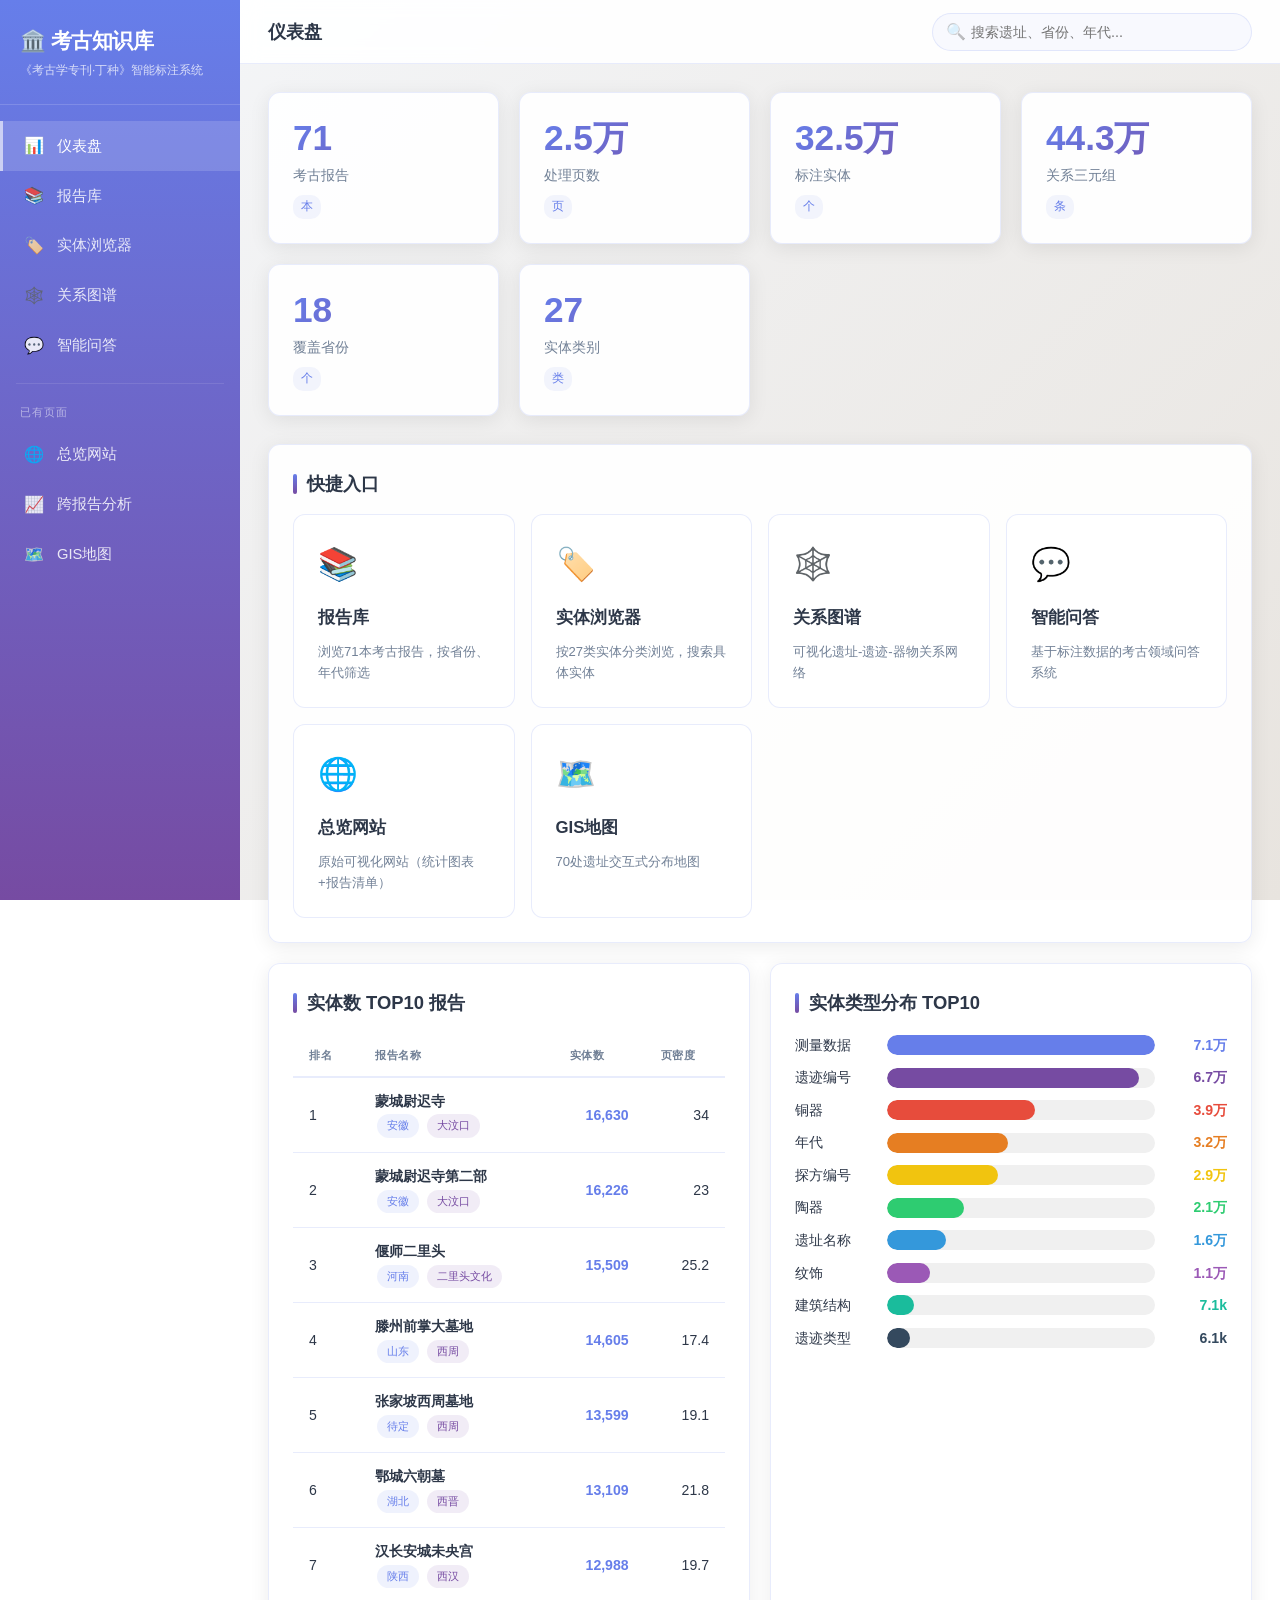
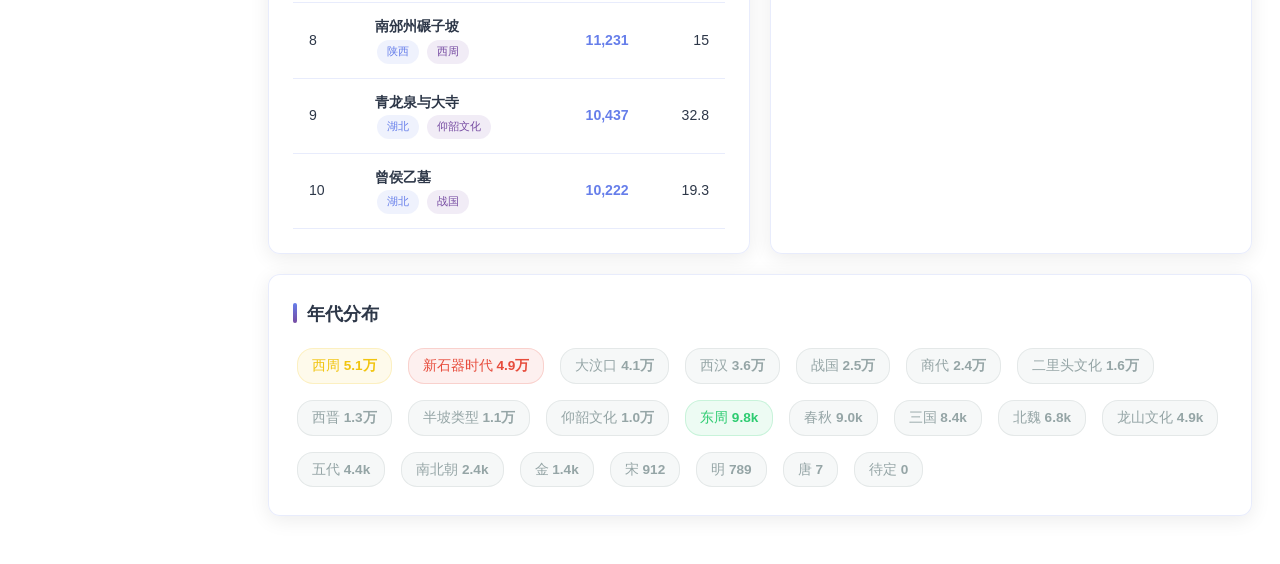
==== docs/app/index.html @ da18b2a0 "feat: 考古知识库网站 - 71本报告实体标注智能应用 - 总览首页：71本报告统计总览 - 智能应用：报告库/实体浏览器/关系图谱/智能问答/GIS地图 - 跨报告分析：实体分布与地理热力图 -" ====
<!DOCTYPE html>
<html lang="zh-CN">
<head>
<meta charset="UTF-8">
<meta name="viewport" content="width=device-width, initial-scale=1.0">
<title>考古知识库 - 仪表盘</title>
<link rel="stylesheet" href="css/app.css">
<script src="js/data-index.js"></script>
<script src="js/app.js"></script>
</head>
<body>
<div class="app-layout">
  <!-- 侧边导航 -->
  <nav class="sidebar">
    <div class="sidebar-header">
      <h1>🏛️ 考古知识库</h1>
      <p>《考古学专刊·丁种》智能标注系统</p>
    </div>
    <div class="nav-menu">
      <a href="index.html" class="nav-item active"><span class="icon">📊</span>仪表盘</a>
      <a href="reports.html" class="nav-item"><span class="icon">📚</span>报告库</a>
      <a href="entities.html" class="nav-item"><span class="icon">🏷️</span>实体浏览器</a>
      <a href="relations.html" class="nav-item"><span class="icon">🕸️</span>关系图谱</a>
      <a href="qa.html" class="nav-item"><span class="icon">💬</span>智能问答</a>
      <div class="nav-divider"></div>
      <div class="nav-label">已有页面</div>
      <a href="../index.html" class="nav-item" target="_blank"><span class="icon">🌐</span>总览网站</a>
      <a href="../cross_report_analysis.html" class="nav-item" target="_blank"><span class="icon">📈</span>跨报告分析</a>
      <a href="../output/archaeology_sites_map.html" class="nav-item" target="_blank"><span class="icon">🗺️</span>GIS地图</a>
    </div>
  </nav>

  <!-- 主内容 -->
  <main class="main-content">
    <div class="topbar">
      <div class="topbar-title">仪表盘</div>
      <div class="topbar-search">
        <span class="search-icon">🔍</span>
        <input type="text" id="global-search" placeholder="搜索遗址、省份、年代...">
      </div>
    </div>

    <div class="page-content">
      <!-- 统计卡片 -->
      <div class="stats-grid" id="stats-grid">
        <div class="stat-card">
          <div class="stat-value" id="stat-reports">--</div>
          <div class="stat-label">考古报告</div>
          <div class="stat-change">本</div>
        </div>
        <div class="stat-card">
          <div class="stat-value" id="stat-pages">--</div>
          <div class="stat-label">处理页数</div>
          <div class="stat-change">页</div>
        </div>
        <div class="stat-card">
          <div class="stat-value" id="stat-entities">--</div>
          <div class="stat-label">标注实体</div>
          <div class="stat-change">个</div>
        </div>
        <div class="stat-card">
          <div class="stat-value" id="stat-relations">--</div>
          <div class="stat-label">关系三元组</div>
          <div class="stat-change">条</div>
        </div>
        <div class="stat-card">
          <div class="stat-value" id="stat-provinces">--</div>
          <div class="stat-label">覆盖省份</div>
          <div class="stat-change">个</div>
        </div>
        <div class="stat-card">
          <div class="stat-value" id="stat-types">--</div>
          <div class="stat-label">实体类别</div>
          <div class="stat-change">类</div>
        </div>
      </div>

      <!-- 快捷入口 -->
      <div class="card">
        <div class="card-header">
          <div class="card-title">快捷入口</div>
        </div>
        <div class="quick-links" id="quick-links">
          <a href="reports.html" class="quick-link">
            <div class="quick-link-icon">📚</div>
            <div class="quick-link-title">报告库</div>
            <div class="quick-link-desc">浏览71本考古报告，按省份、年代筛选</div>
          </a>
          <a href="entities.html" class="quick-link">
            <div class="quick-link-icon">🏷️</div>
            <div class="quick-link-title">实体浏览器</div>
            <div class="quick-link-desc">按27类实体分类浏览，搜索具体实体</div>
          </a>
          <a href="relations.html" class="quick-link">
            <div class="quick-link-icon">🕸️</div>
            <div class="quick-link-title">关系图谱</div>
            <div class="quick-link-desc">可视化遗址-遗迹-器物关系网络</div>
          </a>
          <a href="qa.html" class="quick-link">
            <div class="quick-link-icon">💬</div>
            <div class="quick-link-title">智能问答</div>
            <div class="quick-link-desc">基于标注数据的考古领域问答系统</div>
          </a>
          <a href="../index.html" class="quick-link" target="_blank">
            <div class="quick-link-icon">🌐</div>
            <div class="quick-link-title">总览网站</div>
            <div class="quick-link-desc">原始可视化网站（统计图表+报告清单）</div>
          </a>
          <a href="../output/archaeology_sites_map.html" class="quick-link" target="_blank">
            <div class="quick-link-icon">🗺️</div>
            <div class="quick-link-title">GIS地图</div>
            <div class="quick-link-desc">70处遗址交互式分布地图</div>
          </a>
        </div>
      </div>

      <!-- TOP10报告 + 实体分布 -->
      <div style="display: grid; grid-template-columns: 1fr 1fr; gap: 20px;">
        <div class="card">
          <div class="card-header">
            <div class="card-title">实体数 TOP10 报告</div>
          </div>
          <table class="data-table" id="top-reports-table">
            <thead><tr><th>排名</th><th>报告名称</th><th>实体数</th><th>页密度</th></tr></thead>
            <tbody></tbody>
          </table>
        </div>
        <div class="card">
          <div class="card-header">
            <div class="card-title">实体类型分布 TOP10</div>
          </div>
          <div id="entity-types-list" style="max-height: 400px; overflow-y: auto;"></div>
        </div>
      </div>

      <!-- 年代分布 -->
      <div class="card">
        <div class="card-header">
          <div class="card-title">年代分布</div>
        </div>
        <div id="era-distribution" class="entity-cloud"></div>
      </div>
    </div>
  </main>
</div>

<script>
window.onAppDataLoaded = function(data) {
  const meta = data.meta;
  
  // 统计卡片
  document.getElementById('stat-reports').textContent = meta.total_reports;
  document.getElementById('stat-pages').textContent = App.formatNumber(meta.total_pages);
  document.getElementById('stat-entities').textContent = App.formatNumber(meta.total_entities);
  document.getElementById('stat-relations').textContent = App.formatNumber(meta.total_relations);
  document.getElementById('stat-provinces').textContent = meta.provinces;
  document.getElementById('stat-types').textContent = meta.entity_types;
  
  // TOP10报告
  const tbody = document.querySelector('#top-reports-table tbody');
  data.reports.slice(0, 10).forEach((r, i) => {
    const tr = document.createElement('tr');
    tr.innerHTML = `<td>${i+1}</td><td><strong>${r.name}</strong><br><span class="tag tag-province">${r.province}</span> <span class="tag tag-era">${r.era}</span></td><td style="text-align:right;font-weight:600;color:var(--primary)">${r.entities.toLocaleString()}</td><td style="text-align:right">${r.density}</td>`;
    tbody.appendChild(tr);
  });
  
  // 实体类型TOP10
  const typesList = document.getElementById('entity-types-list');
  const maxTypeCount = data.entity_types[0].count;
  const colors = ['#667eea','#764ba2','#e74c3c','#e67e22','#f1c40f','#2ecc71','#3498db','#9b59b6','#1abc9c','#34495e'];
  data.entity_types.slice(0, 10).forEach((t, i) => {
    const pct = (t.count / maxTypeCount * 100).toFixed(1);
    const div = document.createElement('div');
    div.style.cssText = 'display:flex;align-items:center;margin-bottom:10px;font-size:0.88em;';
    div.innerHTML = `
      <span style="width:80px;font-weight:500">${t.name}</span>
      <div style="flex:1;height:20px;background:#f0f0f0;border-radius:10px;margin:0 12px;overflow:hidden">
        <div style="width:${pct}%;height:100%;background:${colors[i]};border-radius:10px;transition:width 1s"></div>
      </div>
      <span style="width:60px;text-align:right;font-weight:600;color:${colors[i]}">${App.formatNumber(t.count)}</span>
    `;
    typesList.appendChild(div);
  });
  
  // 年代分布
  const eraDiv = document.getElementById('era-distribution');
  const eraColors = {
    '新石器时代': '#e74c3c', '夏商': '#e67e22', '西周': '#f1c40f', '东周': '#2ecc71',
    '秦汉': '#3498db', '魏晋南北朝': '#9b59b6', '隋唐': '#1abc9c', '宋元明清': '#34495e'
  };
  data.eras.forEach(e => {
    const color = eraColors[e.name] || '#95a5a6';
    const span = document.createElement('span');
    span.className = 'entity-tag';
    span.style.cssText = `background:${color}15;color:${color};border-color:${color}30;font-weight:500;padding:6px 14px;border-radius:16px;margin:4px;display:inline-block;font-size:0.85em;`;
    span.innerHTML = `${e.name} <strong>${App.formatNumber(e.count)}</strong>`;
    eraDiv.appendChild(span);
  });
};
</script>
</body>
</html>
---- docs/app/css/app.css ----
/* ============================================
   考古知识库应用 - 统一样式
   ============================================ */

:root {
  --primary: #667eea;
  --primary-dark: #5a67d8;
  --secondary: #764ba2;
  --bg: linear-gradient(135deg, #f5f7fa 0%, #e8e4df 100%);
  --card-bg: rgba(255,255,255,0.92);
  --text: #2d3748;
  --text-light: #718096;
  --border: rgba(102,126,234,0.15);
  --shadow: 0 4px 20px rgba(0,0,0,0.08);
  --shadow-hover: 0 8px 30px rgba(0,0,0,0.12);
  --radius: 12px;
  --nav-width: 240px;
  --header-height: 64px;
}

* { margin: 0; padding: 0; box-sizing: border-box; }

body {
  font-family: -apple-system, BlinkMacSystemFont, 'Segoe UI', Roboto, 'Helvetica Neue', Arial, sans-serif;
  background: var(--bg);
  background-attachment: fixed;
  color: var(--text);
  min-height: 100vh;
  line-height: 1.6;
}

/* 布局 */
.app-layout {
  display: flex;
  min-height: 100vh;
}

/* 侧边导航 */
.sidebar {
  width: var(--nav-width);
  background: linear-gradient(180deg, var(--primary) 0%, var(--secondary) 100%);
  color: white;
  position: fixed;
  height: 100vh;
  overflow-y: auto;
  z-index: 100;
  transition: transform 0.3s;
}

.sidebar-header {
  padding: 24px 20px;
  border-bottom: 1px solid rgba(255,255,255,0.15);
}

.sidebar-header h1 {
  font-size: 1.3em;
  font-weight: 700;
  letter-spacing: -0.5px;
}

.sidebar-header p {
  font-size: 0.75em;
  opacity: 0.75;
  margin-top: 4px;
}

.nav-menu {
  padding: 16px 0;
}

.nav-item {
  display: flex;
  align-items: center;
  padding: 12px 20px;
  color: rgba(255,255,255,0.85);
  text-decoration: none;
  font-size: 0.92em;
  transition: all 0.2s;
  border-left: 3px solid transparent;
}

.nav-item:hover {
  background: rgba(255,255,255,0.1);
  color: white;
}

.nav-item.active {
  background: rgba(255,255,255,0.15);
  color: white;
  border-left-color: rgba(255,255,255,0.6);
}

.nav-item .icon {
  width: 22px;
  margin-right: 12px;
  font-size: 1.1em;
  text-align: center;
}

.nav-divider {
  height: 1px;
  background: rgba(255,255,255,0.1);
  margin: 12px 16px;
}

.nav-label {
  padding: 8px 20px;
  font-size: 0.7em;
  text-transform: uppercase;
  letter-spacing: 1px;
  opacity: 0.5;
}

/* 主内容区 */
.main-content {
  flex: 1;
  margin-left: var(--nav-width);
  min-height: 100vh;
}

/* 顶部栏 */
.topbar {
  height: var(--header-height);
  background: var(--card-bg);
  backdrop-filter: blur(10px);
  border-bottom: 1px solid var(--border);
  display: flex;
  align-items: center;
  justify-content: space-between;
  padding: 0 28px;
  position: sticky;
  top: 0;
  z-index: 50;
}

.topbar-title {
  font-size: 1.15em;
  font-weight: 600;
  color: var(--text);
}

.topbar-search {
  position: relative;
  width: 320px;
}

.topbar-search input {
  width: 100%;
  padding: 10px 16px 10px 38px;
  border: 1px solid var(--border);
  border-radius: 24px;
  background: rgba(102,126,234,0.04);
  font-size: 0.9em;
  outline: none;
  transition: all 0.2s;
}

.topbar-search input:focus {
  border-color: var(--primary);
  box-shadow: 0 0 0 3px rgba(102,126,234,0.1);
}

.topbar-search .search-icon {
  position: absolute;
  left: 14px;
  top: 50%;
  transform: translateY(-50%);
  opacity: 0.4;
}

/* 页面内容 */
.page-content {
  padding: 28px;
  max-width: 1400px;
}

/* 统计卡片 */
.stats-grid {
  display: grid;
  grid-template-columns: repeat(auto-fit, minmax(200px, 1fr));
  gap: 20px;
  margin-bottom: 28px;
}

.stat-card {
  background: var(--card-bg);
  border-radius: var(--radius);
  padding: 24px;
  box-shadow: var(--shadow);
  transition: all 0.3s;
  border: 1px solid var(--border);
}

.stat-card:hover {
  transform: translateY(-3px);
  box-shadow: var(--shadow-hover);
}

.stat-value {
  font-size: 2.2em;
  font-weight: 700;
  background: linear-gradient(135deg, var(--primary), var(--secondary));
  -webkit-background-clip: text;
  -webkit-text-fill-color: transparent;
  line-height: 1.2;
}

.stat-label {
  font-size: 0.85em;
  color: var(--text-light);
  margin-top: 6px;
}

.stat-change {
  font-size: 0.78em;
  margin-top: 8px;
  padding: 2px 8px;
  border-radius: 10px;
  display: inline-block;
  background: rgba(102,126,234,0.08);
  color: var(--primary);
}

/* 卡片 */
.card {
  background: var(--card-bg);
  border-radius: var(--radius);
  padding: 24px;
  box-shadow: var(--shadow);
  border: 1px solid var(--border);
  margin-bottom: 20px;
}

.card-header {
  display: flex;
  align-items: center;
  justify-content: space-between;
  margin-bottom: 16px;
}

.card-title {
  font-size: 1.15em;
  font-weight: 600;
  color: var(--text);
  display: flex;
  align-items: center;
  gap: 10px;
}

.card-title::before {
  content: '';
  width: 4px;
  height: 20px;
  background: linear-gradient(180deg, var(--primary), var(--secondary));
  border-radius: 2px;
}

/* 报告卡片网格 */
.reports-grid {
  display: grid;
  grid-template-columns: repeat(auto-fill, minmax(300px, 1fr));
  gap: 20px;
}

.report-card {
  background: var(--card-bg);
  border-radius: var(--radius);
  padding: 20px;
  box-shadow: var(--shadow);
  border: 1px solid var(--border);
  transition: all 0.3s;
  cursor: pointer;
  position: relative;
  overflow: hidden;
}

.report-card:hover {
  transform: translateY(-4px);
  box-shadow: var(--shadow-hover);
  border-color: rgba(102,126,234,0.3);
}

.report-card::before {
  content: '';
  position: absolute;
  top: 0;
  left: 0;
  right: 0;
  height: 3px;
  background: linear-gradient(90deg, var(--primary), var(--secondary));
  opacity: 0;
  transition: opacity 0.3s;
}

.report-card:hover::before {
  opacity: 1;
}

.report-name {
  font-size: 1.05em;
  font-weight: 600;
  margin-bottom: 8px;
  color: var(--text);
}

.report-meta {
  display: flex;
  gap: 12px;
  font-size: 0.82em;
  color: var(--text-light);
  margin-bottom: 12px;
}

.report-meta span {
  display: flex;
  align-items: center;
  gap: 4px;
}

.report-stats {
  display: flex;
  gap: 16px;
  padding-top: 12px;
  border-top: 1px solid var(--border);
}

.report-stat {
  text-align: center;
}

.report-stat-value {
  font-size: 1.3em;
  font-weight: 700;
  color: var(--primary);
}

.report-stat-label {
  font-size: 0.72em;
  color: var(--text-light);
}

/* 标签 */
.tag {
  display: inline-block;
  padding: 3px 10px;
  border-radius: 12px;
  font-size: 0.78em;
  font-weight: 500;
  margin: 2px;
}

.tag-province { background: rgba(102,126,234,0.1); color: var(--primary); }
.tag-era { background: rgba(118,75,162,0.1); color: var(--secondary); }
.tag-entity { background: rgba(46,204,113,0.1); color: #27ae60; }

/* 筛选栏 */
.filter-bar {
  display: flex;
  gap: 12px;
  margin-bottom: 20px;
  flex-wrap: wrap;
}

.filter-btn {
  padding: 8px 16px;
  border: 1px solid var(--border);
  border-radius: 20px;
  background: var(--card-bg);
  cursor: pointer;
  font-size: 0.85em;
  transition: all 0.2s;
}

.filter-btn:hover, .filter-btn.active {
  background: var(--primary);
  color: white;
  border-color: var(--primary);
}

/* 表格 */
.data-table {
  width: 100%;
  border-collapse: collapse;
  font-size: 0.88em;
}

.data-table th {
  text-align: left;
  padding: 12px 16px;
  border-bottom: 2px solid var(--border);
  font-weight: 600;
  color: var(--text-light);
  font-size: 0.8em;
  text-transform: uppercase;
  letter-spacing: 0.5px;
}

.data-table td {
  padding: 12px 16px;
  border-bottom: 1px solid var(--border);
}

.data-table tr:hover td {
  background: rgba(102,126,234,0.03);
}

/* 实体标签云 */
.entity-cloud {
  display: flex;
  flex-wrap: wrap;
  gap: 8px;
}

.entity-tag {
  padding: 6px 14px;
  border-radius: 16px;
  font-size: 0.85em;
  cursor: pointer;
  transition: all 0.2s;
  border: 1px solid transparent;
}

.entity-tag:hover {
  transform: scale(1.05);
}

/* 问答 */
.qa-list {
  display: flex;
  flex-direction: column;
  gap: 16px;
}

.qa-item {
  background: var(--card-bg);
  border-radius: var(--radius);
  border: 1px solid var(--border);
  overflow: hidden;
}

.qa-question {
  padding: 18px 20px;
  font-weight: 600;
  cursor: pointer;
  display: flex;
  justify-content: space-between;
  align-items: center;
  transition: background 0.2s;
}

.qa-question:hover {
  background: rgba(102,126,234,0.04);
}

.qa-answer {
  padding: 0 20px 20px;
  color: var(--text-light);
  font-size: 0.92em;
  line-height: 1.8;
  display: none;
}

.qa-answer.show {
  display: block;
}

.qa-answer .source {
  margin-top: 12px;
  padding: 10px 14px;
  background: rgba(102,126,234,0.05);
  border-radius: 8px;
  font-size: 0.82em;
  color: var(--primary);
}

/* 图谱容器 */
#relation-graph {
  width: 100%;
  height: 600px;
  border-radius: var(--radius);
}

/* 加载状态 */
.loading {
  text-align: center;
  padding: 60px;
  color: var(--text-light);
}

.loading::after {
  content: '';
  display: inline-block;
  width: 24px;
  height: 24px;
  border: 2px solid var(--border);
  border-top-color: var(--primary);
  border-radius: 50%;
  animation: spin 0.8s linear infinite;
  margin-left: 10px;
  vertical-align: middle;
}

@keyframes spin {
  to { transform: rotate(360deg); }
}

/* 空状态 */
.empty-state {
  text-align: center;
  padding: 60px 20px;
  color: var(--text-light);
}

.empty-state-icon {
  font-size: 3em;
  margin-bottom: 16px;
  opacity: 0.3;
}

/* 响应式 */
@media (max-width: 768px) {
  .sidebar {
    transform: translateX(-100%);
  }
  .main-content {
    margin-left: 0;
  }
  .stats-grid {
    grid-template-columns: repeat(2, 1fr);
  }
  .reports-grid {
    grid-template-columns: 1fr;
  }
  .topbar-search {
    display: none;
  }
}

/* 快捷入口 */
.quick-links {
  display: grid;
  grid-template-columns: repeat(auto-fit, minmax(200px, 1fr));
  gap: 16px;
}

.quick-link {
  background: var(--card-bg);
  border-radius: var(--radius);
  padding: 24px;
  text-decoration: none;
  color: var(--text);
  border: 1px solid var(--border);
  transition: all 0.3s;
  display: flex;
  flex-direction: column;
  gap: 10px;
}

.quick-link:hover {
  transform: translateY(-4px);
  box-shadow: var(--shadow-hover);
  border-color: rgba(102,126,234,0.3);
}

.quick-link-icon {
  font-size: 2em;
  margin-bottom: 4px;
}

.quick-link-title {
  font-weight: 600;
  font-size: 1.05em;
}

.quick-link-desc {
  font-size: 0.82em;
  color: var(--text-light);
}
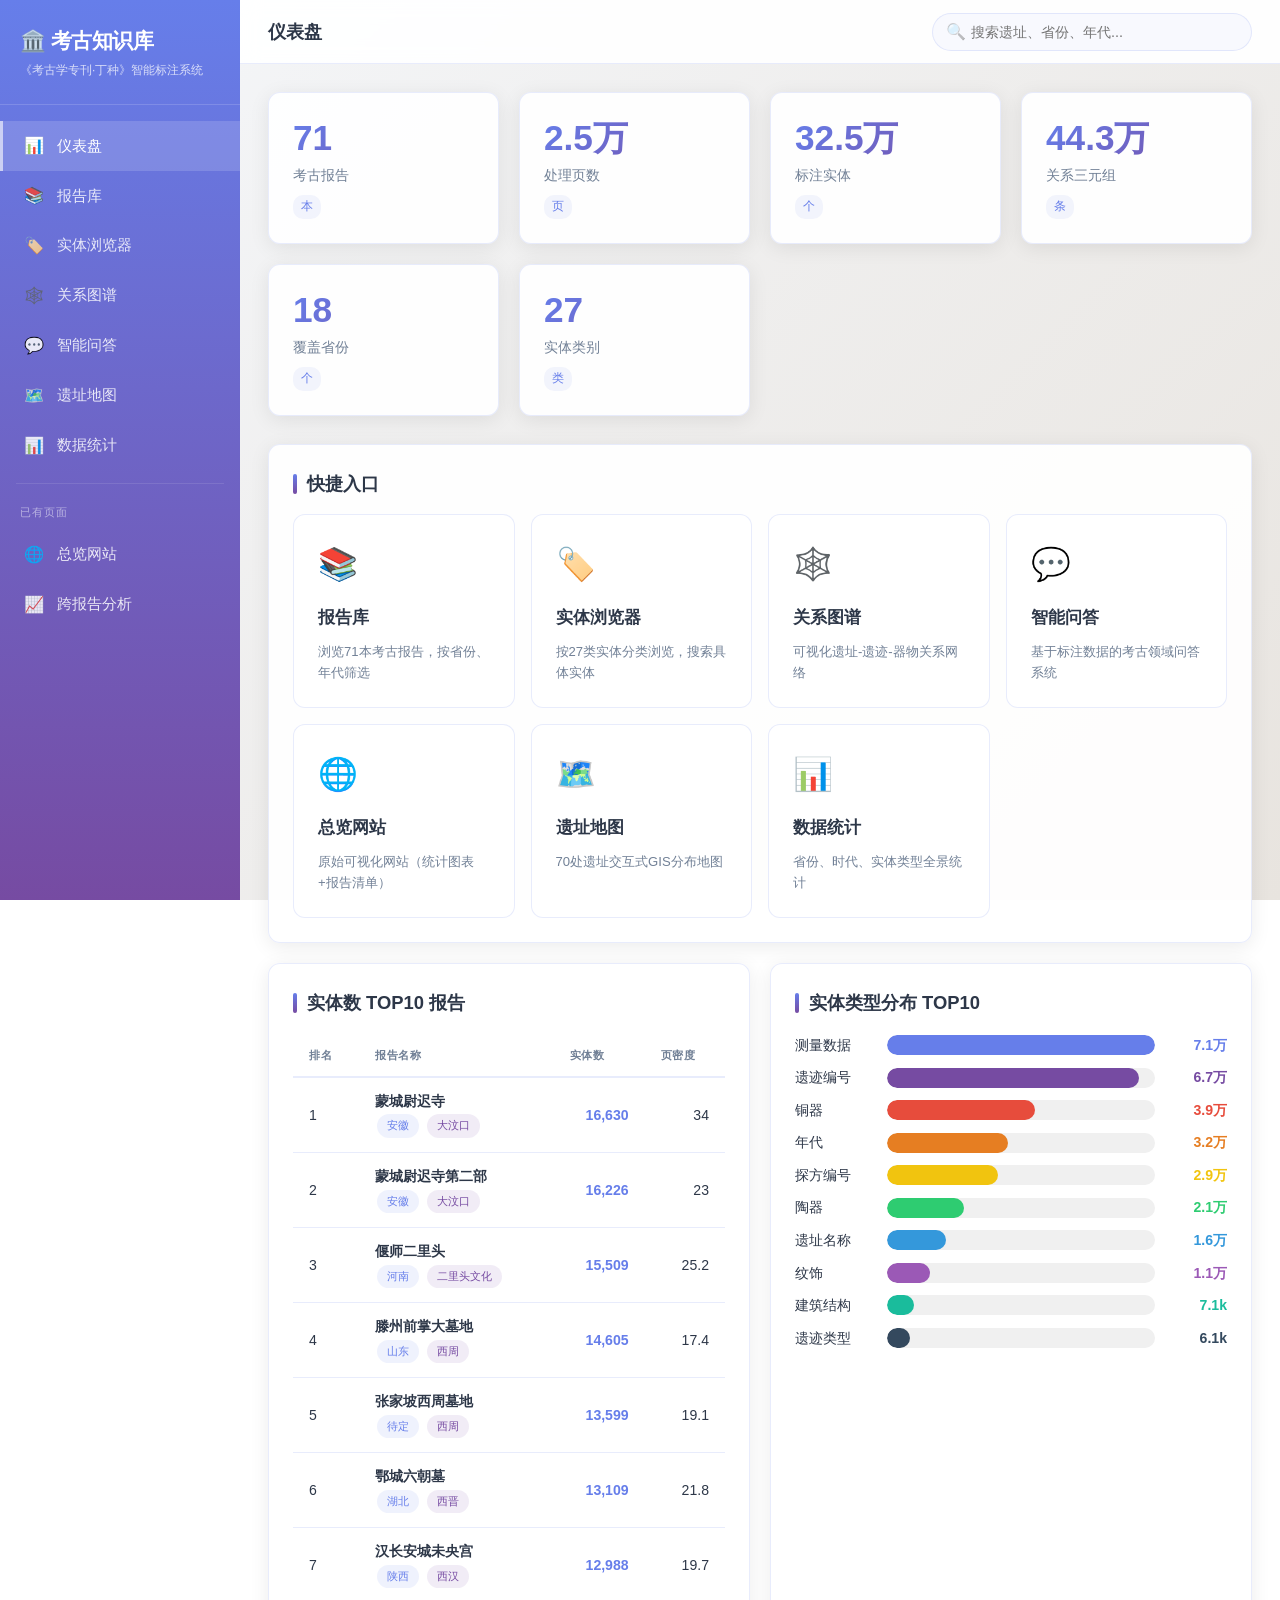
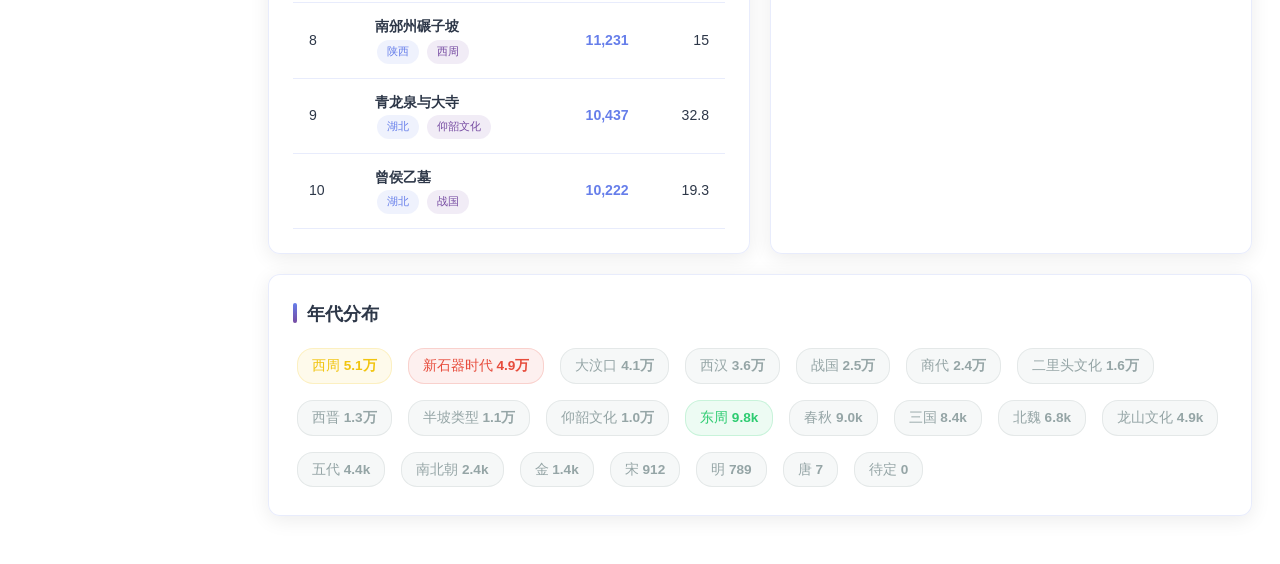
==== commit 805c0ca4: "feat: add map and stats pages with unified nav - Add docs/app/map.html: interactive Folium GIS map w" ====
--- a/docs/app/index.html
+++ b/docs/app/index.html
@@ -22,11 +22,12 @@
       <a href="entities.html" class="nav-item"><span class="icon">🏷️</span>实体浏览器</a>
       <a href="relations.html" class="nav-item"><span class="icon">🕸️</span>关系图谱</a>
       <a href="qa.html" class="nav-item"><span class="icon">💬</span>智能问答</a>
+      <a href="map.html" class="nav-item"><span class="icon">🗺️</span>遗址地图</a>
+      <a href="stats.html" class="nav-item"><span class="icon">📊</span>数据统计</a>
       <div class="nav-divider"></div>
       <div class="nav-label">已有页面</div>
       <a href="../index.html" class="nav-item" target="_blank"><span class="icon">🌐</span>总览网站</a>
       <a href="../cross_report_analysis.html" class="nav-item" target="_blank"><span class="icon">📈</span>跨报告分析</a>
-      <a href="../output/archaeology_sites_map.html" class="nav-item" target="_blank"><span class="icon">🗺️</span>GIS地图</a>
     </div>
   </nav>
 
@@ -106,10 +107,15 @@
             <div class="quick-link-title">总览网站</div>
             <div class="quick-link-desc">原始可视化网站（统计图表+报告清单）</div>
           </a>
-          <a href="../output/archaeology_sites_map.html" class="quick-link" target="_blank">
+          <a href="map.html" class="quick-link">
             <div class="quick-link-icon">🗺️</div>
-            <div class="quick-link-title">GIS地图</div>
-            <div class="quick-link-desc">70处遗址交互式分布地图</div>
+            <div class="quick-link-title">遗址地图</div>
+            <div class="quick-link-desc">70处遗址交互式GIS分布地图</div>
+          </a>
+          <a href="stats.html" class="quick-link">
+            <div class="quick-link-icon">📊</div>
+            <div class="quick-link-title">数据统计</div>
+            <div class="quick-link-desc">省份、时代、实体类型全景统计</div>
           </a>
         </div>
       </div>
